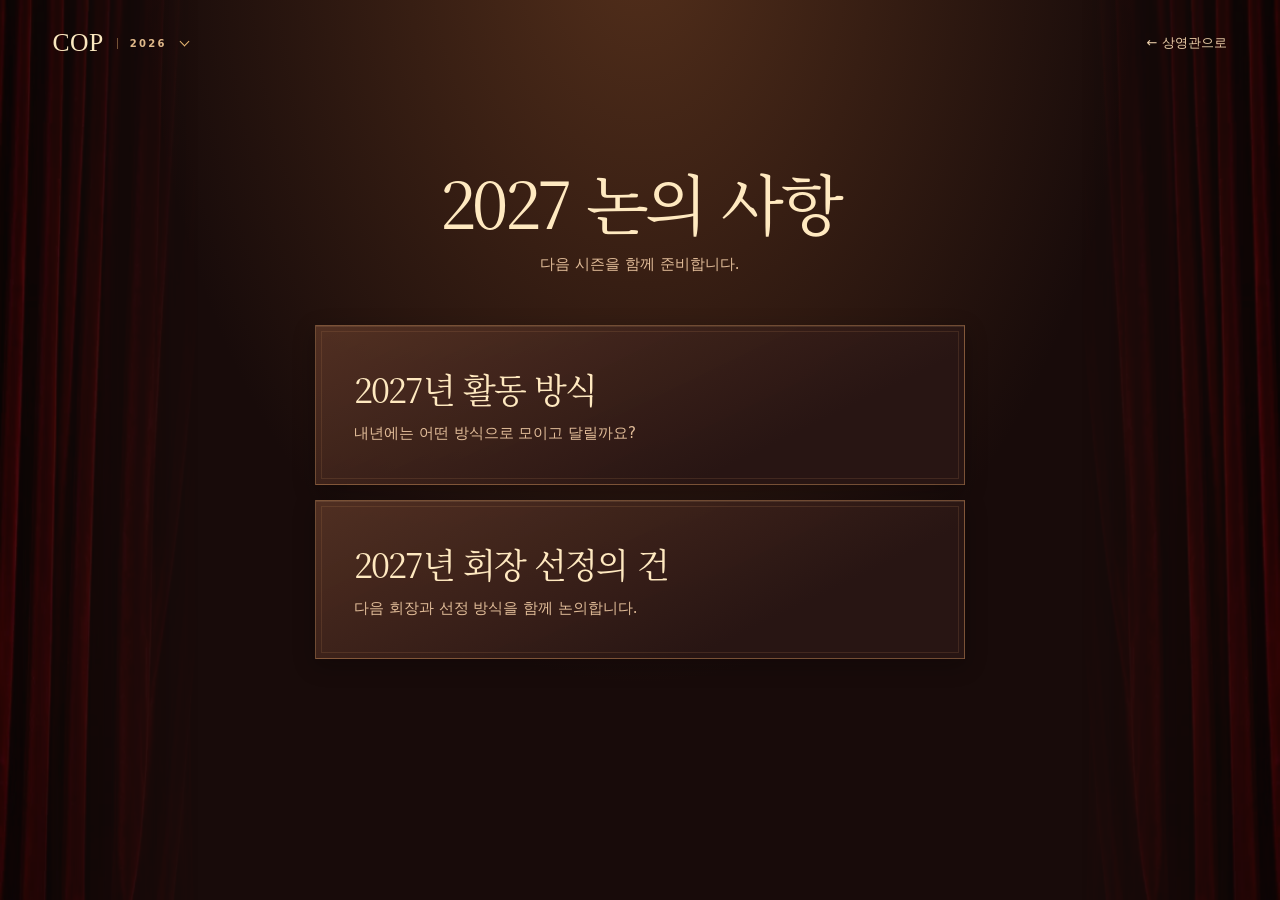
==== agenda.html @ 05acb83e "Add COP name wall, discussion agenda, and title reveal" ====
<!doctype html>
<html lang="ko">
<head>
  <meta charset="utf-8">
  <meta name="viewport" content="width=device-width, initial-scale=1, viewport-fit=cover">
  <meta name="theme-color" content="#130605">
  <title>2027 논의 사항 · COP</title>
  <link rel="stylesheet" href="stage.css?v=3">
  <script src="nav.js" defer></script>
</head>
<body class="lobby">
  <header class="marquee">
      <nav class="site-nav" aria-label="COP 메뉴">
        <button class="company" type="button" aria-expanded="false" aria-controls="cop-nav-links">
          COP <span class="company-year">2026</span><span class="nav-arrow" aria-hidden="true"></span>
        </button>
        <div class="nav-panel" id="cop-nav-links" hidden>
          <ul>
            <li><a href="names.html">2026 함께한 이름들</a></li>
            <li><a href="agenda.html" aria-current="page">2027 논의 사항</a></li>
          </ul>
        </div>
      </nav>
    <a class="home-link" href="./">← 상영관으로</a>
  </header>
  <main class="lobby-content" aria-labelledby="page-title">
    <div class="lobby-heading">
      <h1 id="page-title">2027 논의 사항</h1>
      <p>다음 시즌을 함께 준비합니다.</p>
    </div>
    <div class="agenda-list">
      <section class="agenda-card" aria-labelledby="activity-title">
        <h2 id="activity-title">2027년 활동 방식</h2>
        <p>내년에는 어떤 방식으로 모이고 달릴까요?</p>
      </section>
      <section class="agenda-card" aria-labelledby="chair-title">
        <h2 id="chair-title">2027년 회장 선정의 건</h2>
        <p>다음 회장과 선정 방식을 함께 논의합니다.</p>
      </section>
    </div>
  </main>
</body>
</html>
---- stage.css ----
@font-face {
  font-family: Stage Serif;
  src: url(exhibit.woff) format("woff");
  font-style: normal;
  font-weight: 400;
  font-display: swap;
}
:root {
  color-scheme: dark;
  font-family: system-ui, "Malgun Gothic", sans-serif;
  color: #f0d7a5;
  background: #130605;
  --cream: #fae7bf;
  --gold: #e7b772;
  --stage-time: 1.26s;
}
*, *::before, *::after { box-sizing: border-box; }
body { margin: 0; }
button, a { -webkit-tap-highlight-color: transparent; }
button { font: inherit; }
button:focus-visible, a:focus-visible { outline: 2px solid #ffdfa3; outline-offset: 6px; }
[hidden] { display: none !important; }
.theatre {
  position: relative;
  isolation: isolate;
  height: 100vh;
  height: 100svh;
  min-height: 320px;
  overflow: hidden;
  background: #130605;
}
.scenery {
  position: absolute;
  top: 50%;
  left: 50%;
  width: max(100vw, 177.68vh);
  width: max(100vw, 177.68svh);
  aspect-ratio: 1672 / 941;
  transform: translate(-50%, -50%);
}
.stage-image { display: block; width: 100%; height: 100%; }
.frame {
  position: absolute;
  z-index: 1;
  inset: 0;
  pointer-events: none;
  box-shadow: inset 0 0 12vw 2.5vw #10030351;
  background: linear-gradient(0deg,#110404c9 0%,transparent 16%,transparent 87%,#1304039e 100%);
}
.marquee {
  position: absolute;
  z-index: 2;
  inset: max(22px, env(safe-area-inset-top)) max(30px, 4.1vw) auto;
  display: flex;
  justify-content: space-between;
  align-items: center;
  gap: 16px;
}
.company {
  display: flex;
  align-items: center;
  gap: 13px;
  font-family: Georgia, serif;
  font-size: clamp(23px, 2vw, 33px);
  letter-spacing: .02em;
  color: var(--cream);
}
.company-year {
  padding-left: 12px;
  border-left: 1px solid #d6a66b7a;
  color: #e0b98a;
  font-family: system-ui, sans-serif;
  font-size: 10px;
  font-weight: 650;
  letter-spacing: .23em;
}
.marquee time {
  color: #edd0aa;
  font-size: 11px;
  font-weight: 600;
  letter-spacing: .21em;
}
.film-title {
  position: absolute;
  z-index: 2;
  top: 22.1%;
  left: 50%;
  width: min(90%, 680px);
  transform: translateX(-50%);
  text-align: center;
  pointer-events: none;
}
.film-title h1, .film-reveal {
  margin: 0;
  color: #fff1d0;
  font-family: Stage Serif, "Batang", serif;
  font-size: clamp(28px, min(4.2vw, 7svh), 68px);
  font-weight: 400;
  line-height: 1.2;
  letter-spacing: -.065em;
  word-break: keep-all;
  text-wrap: balance;
  text-shadow: 0 4px 18px #190502ae;
}
.film-reveal {
  margin-top: .32em;
  color: #ffe3b2;
  font-size: clamp(25px, min(3.42vw, 5.8svh), 56px);
  animation: title-in .95s ease-out calc(var(--stage-time) + .3s) both;
}
@keyframes title-in { from { opacity: 0; } to { opacity: 1; } }
.gift {
  position: absolute;
  z-index: 3;
  left: 50%;
  top: 49%;
  width: 25%;
  height: 41.5%;
  transform: translateX(-50%);
  display: flex;
  justify-content: center;
  align-items: end;
  padding: 0;
  border: 0;
  background: transparent;
  cursor: pointer;
}
.gift-outline {
  position: absolute;
  inset: -2% 2% 19%;
  pointer-events: none;
  border-radius: 45%;
  background: radial-gradient(ellipse at 50% 60%, #ffd08a26, transparent 71%);
  mix-blend-mode: screen;
  opacity: 0;
  transition: opacity .23s ease;
}
.invitation {
  position: relative;
  display: inline-flex;
  align-items: center;
  gap: 18px;
  min-height: 43px;
  padding: 0 16px 0 20px;
  border: 1px solid #ecb37080;
  border-radius: 999px;
  background: #1a0d0bd9;
  color: #fff0cc;
  font-size: clamp(13px, 1.45vw, 15px);
  font-weight: 590;
  letter-spacing: .015em;
  white-space: nowrap;
  box-shadow: 0 4px 26px #16050388;
  transition: color .22s ease, background .22s ease, border-color .22s ease, transform .24s ease;
}
.invitation-arrow { font-size: 17px; line-height: 1; color: #e8b778; }
.gift:hover .gift-outline, .gift:focus-visible .gift-outline { opacity: 1; }
.gift:hover .invitation, .gift:focus-visible .invitation {
  transform: translateY(-3px);
  background: #3e1c13;
  border-color: #facb8b;
}
.gift:focus-visible { outline: 0; }
.gift:focus-visible .invitation { outline: 2px solid #ffdfa3; outline-offset: 5px; }
.gift:active .invitation { transform: translateY(1px) scale(.985); }
.runtime {
  position: absolute;
  z-index: 2;
  inset: auto 0 max(19px, env(safe-area-inset-bottom));
  margin: 0;
  display: flex;
  justify-content: center;
  align-items: center;
  gap: 10px;
  color: #e6c2a0;
  font-size: 11px;
  letter-spacing: .12em;
}
.runtime span { width: 16px; height: 1px; background: #e5b48364; }
.curtains { position: absolute; z-index: 5; inset: 0; pointer-events: none; overflow: hidden; }
.curtain {
  position: absolute;
  inset: -1% auto -1% 0;
  width: 51%;
  background:
    linear-gradient(90deg,#260601b0,transparent 57%,#180202aa),
    url(velvet.webp) left center / clamp(116px, 19vw, 270px) 102% repeat-x,
    #581010;
  box-shadow: inset -6px 0 14px #190302dc, 7px 0 40px #0f0102a6;
  transform-origin: left top;
  animation: house-open var(--stage-time) cubic-bezier(.76,.02,.19,1) 100ms both;
}
.curtain-right { left: auto; right: 0; rotate: y 180deg; transform-origin: center; }
@keyframes house-open {
  0%, 7% { transform: translateX(0) skewY(0); }
  70% { transform: translateX(-92%) skewY(-2.8deg); }
  100% { transform: translateX(-107%) skewY(-1deg); visibility: hidden; }
}
.light-burst {
  position: absolute;
  z-index: 4;
  inset: 0;
  pointer-events: none;
  opacity: 0;
  background: radial-gradient(ellipse at 50% 67%, #ffe1a4a3, transparent 37%);
}
.revealing .light-burst { animation: glint .49s ease-out both; }
@keyframes glint { 0%, 100% {opacity: 0;} 36% {opacity: 1;} }
.screening {
  width: 100%;
  height: 100%;
  max-width: none;
  max-height: none;
  padding: max(18px, env(safe-area-inset-top)) max(18px, env(safe-area-inset-right)) max(18px, env(safe-area-inset-bottom)) max(18px, env(safe-area-inset-left));
  margin: 0;
  border: 0;
  overflow: auto;
  color: var(--cream);
  background: transparent;
}
.screening[open] { display: grid; place-items: center; }
.screening::backdrop {
  background: #100605dc;
  animation: dim .43s ease-out both;
}
@keyframes dim { from { opacity: 0; } to { opacity: 1; } }
.screen {
  width: min(100%, 1060px, calc((100svh - 110px) * 1.7778));
  min-width: min(100%, 250px);
  overflow: hidden;
  border: 1px solid #bd8555a0;
  border-radius: 9px;
  background: #1d0f0c;
  box-shadow: 0 16px 100px #000c, 0 0 44px #f3a65d28;
  transform-origin: 50% 80%;
  animation: screen-out .65s cubic-bezier(.16,.81,.19,1) both;
}
@keyframes screen-out {
  from { opacity: 0; transform: translateY(24svh) scale(.14); }
  62% { opacity: 1; }
  to { opacity: 1; transform: translateY(0) scale(1); }
}
.screen-bar {
  display: flex;
  justify-content: space-between;
  align-items: center;
  gap: 12px;
  min-height: 47px;
  padding-left: 17px;
  border-bottom: 1px solid #b0865f6b;
}
.screen-bar h2 {
  margin: 0;
  font-family: Stage Serif, "Batang", serif;
  font-size: clamp(13px, 2vw, 17px);
  font-weight: 400;
  word-break: keep-all;
}
.close {
  align-self: stretch;
  width: 46px;
  min-height: 44px;
  border: 0;
  background: transparent;
  color: var(--cream);
  font-size: 26px;
  cursor: pointer;
}
.close:hover { background: #86504445; }
.close:focus-visible { outline-offset: -6px; }
.playback { position: relative; background: #090504; }
video { display: block; width: 100%; height: auto; aspect-ratio: 16 / 9; }
.start-playback, .video-error {
  position: absolute;
  top: 47%;
  left: 50%;
  transform: translate(-50%,-50%);
  min-width: max-content;
  padding: 10px 16px;
  color: #fff1d2;
  background: #361a12f5;
  border: 1px solid #c99663;
  border-radius: 5px;
}
.start-playback { cursor: pointer; }
.video-error { width: max-content; max-width: 90%; min-width: 0; word-break: keep-all; text-align: center; }
.video-error a { color: #ffd78a; }
.no-script {
  position: absolute;
  z-index: 6;
  left: 50%;
  bottom: 14%;
  transform: translateX(-50%);
  color: var(--cream);
  background: #2c150b;
  padding: 12px;
  white-space: nowrap;
}
@media (max-aspect-ratio: 5/6) {
  .scenery { top: 55%; width: max(100vw, 119svh); }
  .stage-image { mask-image: linear-gradient(180deg, transparent, black 13%, black 90%, transparent); }
  .marquee { inset-inline: 19px; }
  .film-title { top: 21.1%; }
  .film-title h1 { font-size: clamp(27px, 8.05vw, 52px); }
  .film-reveal { font-size: clamp(24px, 6.85vw, 44px); }
  .runtime { bottom: max(33px, env(safe-area-inset-bottom)); }
}
@media (min-aspect-ratio: 2/1) {
  .scenery { width: max(87vw, 177.68svh); }
  .film-title { top: 17%; }
  .gift { height: 33.5%; }
}
@media (max-height: 550px) and (orientation: landscape) {
  .marquee { inset-block-start: 14px; }
  .film-title { top: 12%; }
  .film-title h1 { font-size: clamp(25px, 7.7svh, 41px); }
  .film-reveal { font-size: clamp(22px, 5.8svh, 35px); }
  .invitation { min-height: 37px; }
  .runtime { bottom: 6px; }
}
@media (prefers-reduced-motion: reduce) {
  *, *::before, *::after { animation-duration: .01ms !important; animation-delay: 0ms !important; transition-duration: .01ms !important; }
}

/* Shared theatre navigation */
.marquee { z-index: 4; }
.site-nav { position: relative; }
.site-nav .company {
  min-height: 42px;
  padding: 0 4px 0 0;
  border: 0;
  background: transparent;
  cursor: pointer;
}
.nav-arrow {
  width: 7px;
  height: 7px;
  margin-left: 1px;
  border-right: 1px solid var(--gold);
  border-bottom: 1px solid var(--gold);
  transform: translateY(-2px) rotate(45deg);
}
.company[aria-expanded="true"] .nav-arrow { transform: translateY(2px) rotate(225deg); }
.nav-panel {
  position: absolute;
  top: 100%;
  left: 0;
  width: min(245px, calc(100vw - 38px));
  padding-top: 9px;
}
.nav-panel ul {
  display: grid;
  gap: 2px;
  padding: 6px;
  margin: 0;
  list-style: none;
  border: 1px solid #bb815764;
  border-radius: 9px;
  background: #21120ff7;
  box-shadow: 0 12px 28px #0803029e;
}
.nav-panel a {
  display: flex;
  align-items: center;
  min-height: 44px;
  padding: 8px 12px;
  border-radius: 5px;
  color: var(--cream);
  font-size: 14px;
  text-decoration: none;
  word-break: keep-all;
}
.nav-panel a:hover, .nav-panel a[aria-current="page"] { background: #6e3d2e54; color: #ffdf9e; }
.nav-panel a:focus-visible { outline-offset: -2px; }
.home-link {
  padding: 9px 1px;
  color: #edd0aa;
  font-size: 13px;
  text-decoration: none;
  white-space: nowrap;
}
.home-link:hover { color: #ffdf9e; }
.runtime { font-size: 13px; letter-spacing: .045em; }

/* The name wall and discussion pages share the theatre's warm light. */
.lobby {
  position: relative;
  min-height: 100svh;
  isolation: isolate;
  background: radial-gradient(ellipse at 50% -8%, #754425a1 0%, transparent 55%), #180b0a;
}
.lobby::before, .lobby::after {
  content: "";
  position: fixed;
  z-index: -1;
  inset: 0 auto 0 0;
  width: clamp(72px, 16vw, 260px);
  background: url(velvet.webp) left top / 100% 100% no-repeat;
  opacity: .62;
  mask-image: linear-gradient(90deg, black, transparent 97%);
  pointer-events: none;
}
.lobby::after { inset: 0 0 0 auto; transform: scaleX(-1); }
.lobby-content {
  width: min(920px, 100% - 48px);
  margin-inline: auto;
  padding: clamp(106px, 18svh, 170px) 0 64px;
}
.lobby-heading { text-align: center; margin-bottom: clamp(29px, 5.5vh, 49px); }
.lobby-heading h1, .agenda-card h2, .name-wall li {
  margin: 0;
  color: #ffe9c0;
  font-family: Stage Serif, "Batang", serif;
  font-weight: 400;
  letter-spacing: -.055em;
  word-break: keep-all;
  text-wrap: balance;
}
.lobby-heading h1 { font-size: clamp(32px, 6vw, 65px); line-height: 1.2; }
.lobby-heading p, .agenda-card p {
  color: #e1bc98;
  margin: 13px 0 0;
  font-size: clamp(13px, 1.4vw, 15px);
  line-height: 1.55;
  word-break: keep-all;
}
.name-wall {
  display: grid;
  grid-template-columns: repeat(4, minmax(0, 1fr));
  gap: clamp(10px, 1.5vw, 16px);
  padding: 0;
  margin: 0;
  list-style: none;
}
.name-wall li, .agenda-card {
  position: relative;
  display: grid;
  place-items: center;
  background: linear-gradient(154deg, #583425e0, #281513 72%);
  border: 1px solid #b8815580;
  box-shadow: 0 6px 20px #0802004d, inset 0 1px #ffd1991c;
}
.name-wall li {
  min-height: clamp(68px, 10vw, 91px);
  font-size: clamp(21px, 3.1vw, 31px);
  padding: 10px;
}
.name-wall li::before, .agenda-card::before {
  content: "";
  position: absolute;
  inset: 5px;
  border: 1px solid #b881552e;
  pointer-events: none;
}
.agenda-list { display: grid; gap: 15px; width: min(100%, 650px); margin-inline: auto; }
.agenda-card {
  justify-items: start;
  padding: clamp(24px, 5vw, 38px);
}
.agenda-card h2 { font-size: clamp(23px, 4.15vw, 34px); }
.agenda-card p { margin-top: 9px; }
@media (max-width: 680px) {
  .lobby::before, .lobby::after { opacity: .39; }
  .name-wall { grid-template-columns: repeat(2, minmax(0, 1fr)); }
}
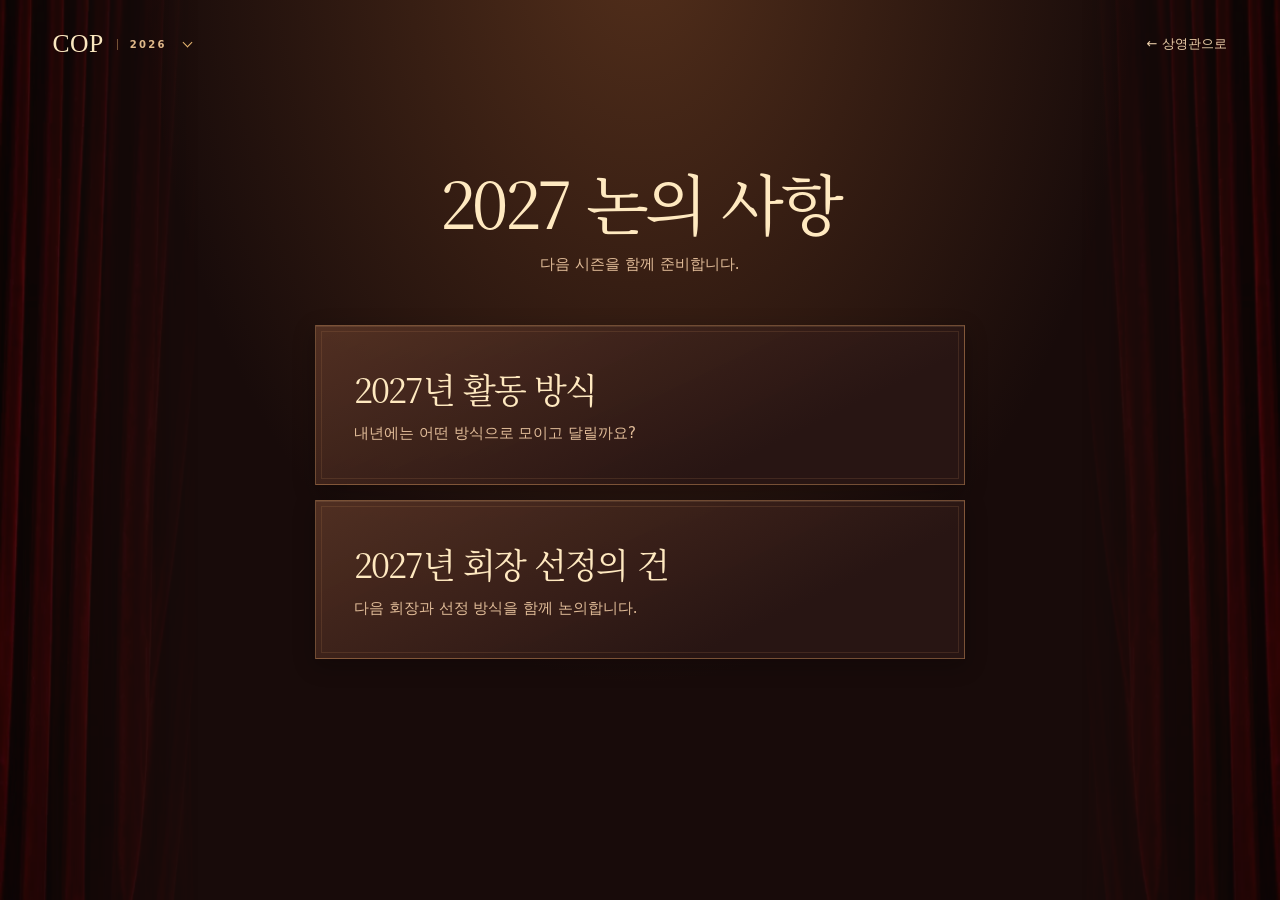
==== commit fd2e61a1: "Make the COP wordmark return to the theatre" ====
--- a/agenda.html
+++ b/agenda.html
@@ -5,15 +5,18 @@
   <meta name="viewport" content="width=device-width, initial-scale=1, viewport-fit=cover">
   <meta name="theme-color" content="#130605">
   <title>2027 논의 사항 · COP</title>
-  <link rel="stylesheet" href="stage.css?v=3">
+  <link rel="stylesheet" href="stage.css?v=5">
   <script src="nav.js" defer></script>
 </head>
 <body class="lobby">
   <header class="marquee">
       <nav class="site-nav" aria-label="COP 메뉴">
-        <button class="company" type="button" aria-expanded="false" aria-controls="cop-nav-links">
-          COP <span class="company-year">2026</span><span class="nav-arrow" aria-hidden="true"></span>
-        </button>
+        <div class="nav-brand">
+          <a class="company" href="./" aria-label="COP 첫 화면">COP <span class="company-year">2026</span></a>
+          <button class="nav-toggle" type="button" aria-label="COP 메뉴 열기" aria-expanded="false" aria-controls="cop-nav-links">
+            <span class="nav-arrow" aria-hidden="true"></span>
+          </button>
+        </div>
         <div class="nav-panel" id="cop-nav-links" hidden>
           <ul>
             <li><a href="names.html">2026 함께한 이름들</a></li>
--- a/stage.css
+++ b/stage.css
@@ -90,11 +90,21 @@
   text-align: center;
   pointer-events: none;
 }
-.film-title h1, .film-reveal {
+.film-title h1 {
+  margin: 0 0 clamp(10px, 1.8svh, 17px);
+  color: #ffe2af;
+  font-size: clamp(11px, 1.2vw, 14px);
+  font-weight: 600;
+  line-height: 1.35;
+  letter-spacing: .15em;
+  word-break: keep-all;
+  text-shadow: 0 2px 12px #381306;
+}
+.film-line {
   margin: 0;
   color: #fff1d0;
   font-family: Stage Serif, "Batang", serif;
-  font-size: clamp(28px, min(4.2vw, 7svh), 68px);
+  font-size: clamp(32px, min(5.25vw, 8.1svh), 81px);
   font-weight: 400;
   line-height: 1.2;
   letter-spacing: -.065em;
@@ -103,10 +113,9 @@
   text-shadow: 0 4px 18px #190502ae;
 }
 .film-reveal {
-  margin-top: .32em;
-  color: #ffe3b2;
-  font-size: clamp(25px, min(3.42vw, 5.8svh), 56px);
-  animation: title-in .95s ease-out calc(var(--stage-time) + .3s) both;
+  margin-top: .05em;
+  color: #ffe9bf;
+  animation: title-in .9s ease-out calc(var(--stage-time) + .68s) both;
 }
 @keyframes title-in { from { opacity: 0; } to { opacity: 1; } }
 .gift {
@@ -301,8 +310,7 @@
   .stage-image { mask-image: linear-gradient(180deg, transparent, black 13%, black 90%, transparent); }
   .marquee { inset-inline: 19px; }
   .film-title { top: 21.1%; }
-  .film-title h1 { font-size: clamp(27px, 8.05vw, 52px); }
-  .film-reveal { font-size: clamp(24px, 6.85vw, 44px); }
+  .film-line { font-size: clamp(34px, 10vw, 59px); }
   .runtime { bottom: max(33px, env(safe-area-inset-bottom)); }
 }
 @media (min-aspect-ratio: 2/1) {
@@ -313,8 +321,8 @@
 @media (max-height: 550px) and (orientation: landscape) {
   .marquee { inset-block-start: 14px; }
   .film-title { top: 12%; }
-  .film-title h1 { font-size: clamp(25px, 7.7svh, 41px); }
-  .film-reveal { font-size: clamp(22px, 5.8svh, 35px); }
+  .film-title h1 { margin-bottom: 4px; }
+  .film-line { font-size: clamp(26px, 7.8svh, 43px); }
   .invitation { min-height: 37px; }
   .runtime { bottom: 6px; }
 }
@@ -325,13 +333,25 @@
 /* Shared theatre navigation */
 .marquee { z-index: 4; }
 .site-nav { position: relative; }
+.nav-brand { display: flex; align-items: center; }
 .site-nav .company {
-  min-height: 42px;
-  padding: 0 4px 0 0;
+  min-height: 44px;
+  text-decoration: none;
+}
+.nav-toggle {
+  display: grid;
+  min-width: 36px;
+  min-height: 44px;
+  place-items: center;
+  padding: 0;
   border: 0;
+  margin-left: 2px;
+  color: var(--gold);
   background: transparent;
   cursor: pointer;
 }
+.nav-toggle:focus-visible { outline-offset: -4px; }
+@media (pointer: coarse) { .nav-toggle { min-width: 44px; } }
 .nav-arrow {
   width: 7px;
   height: 7px;
@@ -340,7 +360,7 @@
   border-bottom: 1px solid var(--gold);
   transform: translateY(-2px) rotate(45deg);
 }
-.company[aria-expanded="true"] .nav-arrow { transform: translateY(2px) rotate(225deg); }
+.nav-toggle[aria-expanded="true"] .nav-arrow { transform: translateY(2px) rotate(225deg); }
 .nav-panel {
   position: absolute;
   top: 100%;
@@ -463,3 +483,16 @@
   .lobby::before, .lobby::after { opacity: .39; }
   .name-wall { grid-template-columns: repeat(2, minmax(0, 1fr)); }
 }
+
+.name-wall li {
+  border: 2px solid transparent;
+  background:
+    linear-gradient(156deg, #533124, #281513 74%) padding-box,
+    linear-gradient(128deg, #9c582a 0%, #ffe5a4 21%, #be8045 47%, #8c502b 67%, #dfae65 87%, #a16231 100%) border-box;
+  box-shadow: 0 6px 20px #08020068, 0 0 13px #d69c5030, inset 0 1px #ffd19930;
+  text-shadow: 0 1px 10px #f1a74b2e;
+}
+.name-wall li::before {
+  inset: 4px;
+  border-color: #e1b7777d;
+}
